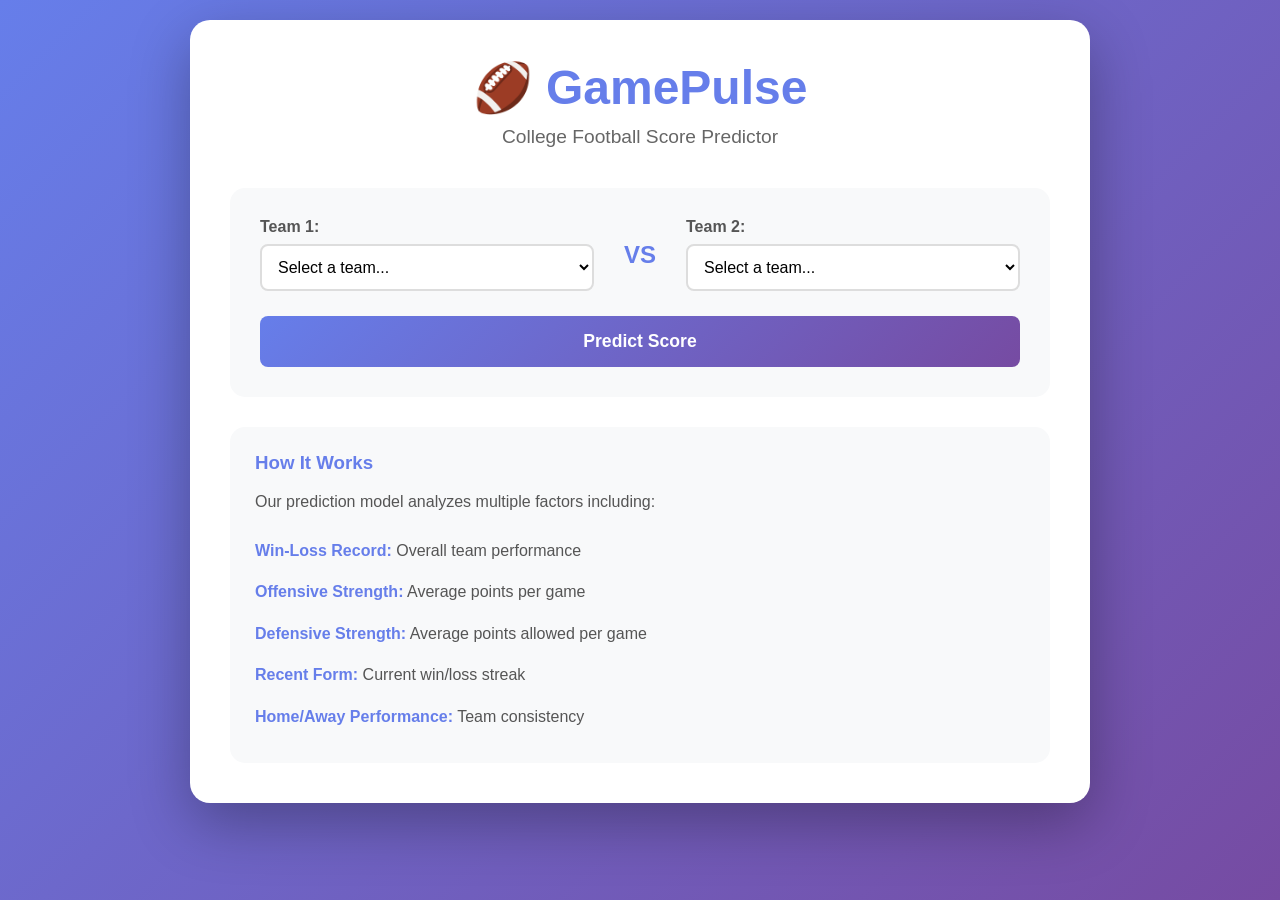
==== index.html @ 134eb519 "Implement college football score prediction web application Co-authored-by: paytonbaldridge777 <2336" ====
<!DOCTYPE html>
<html lang="en">
<head>
    <meta charset="UTF-8">
    <meta name="viewport" content="width=device-width, initial-scale=1.0">
    <title>GamePulse - College Football Score Predictor</title>
    <link rel="stylesheet" href="styles.css">
</head>
<body>
    <div class="container">
        <header>
            <h1>🏈 GamePulse</h1>
            <p class="subtitle">College Football Score Predictor</p>
        </header>

        <div class="prediction-form">
            <div class="team-selector">
                <div class="team-input">
                    <label for="team1">Team 1:</label>
                    <select id="team1" required>
                        <option value="">Select a team...</option>
                    </select>
                </div>
                <div class="vs-divider">VS</div>
                <div class="team-input">
                    <label for="team2">Team 2:</label>
                    <select id="team2" required>
                        <option value="">Select a team...</option>
                    </select>
                </div>
            </div>

            <button id="predictBtn" class="predict-btn">Predict Score</button>
        </div>

        <div id="results" class="results hidden">
            <h2>Prediction Results</h2>
            <div class="score-display">
                <div class="team-score">
                    <h3 id="team1Name">Team 1</h3>
                    <div class="score" id="team1Score">0</div>
                </div>
                <div class="score-separator">-</div>
                <div class="team-score">
                    <h3 id="team2Name">Team 2</h3>
                    <div class="score" id="team2Score">0</div>
                </div>
            </div>
            <div class="prediction-details">
                <h3>Prediction Analysis</h3>
                <div id="analysisContent"></div>
            </div>
        </div>

        <div class="info-section">
            <h3>How It Works</h3>
            <p>Our prediction model analyzes multiple factors including:</p>
            <ul>
                <li><strong>Win-Loss Record:</strong> Overall team performance</li>
                <li><strong>Offensive Strength:</strong> Average points per game</li>
                <li><strong>Defensive Strength:</strong> Average points allowed per game</li>
                <li><strong>Recent Form:</strong> Current win/loss streak</li>
                <li><strong>Home/Away Performance:</strong> Team consistency</li>
            </ul>
        </div>
    </div>

    <script src="teams-data.js"></script>
    <script src="predictor.js"></script>
</body>
</html>
---- styles.css ----
* {
    margin: 0;
    padding: 0;
    box-sizing: border-box;
}

body {
    font-family: 'Segoe UI', Tahoma, Geneva, Verdana, sans-serif;
    background: linear-gradient(135deg, #667eea 0%, #764ba2 100%);
    min-height: 100vh;
    padding: 20px;
    color: #333;
}

.container {
    max-width: 900px;
    margin: 0 auto;
    background: white;
    border-radius: 20px;
    padding: 40px;
    box-shadow: 0 20px 60px rgba(0, 0, 0, 0.3);
}

header {
    text-align: center;
    margin-bottom: 40px;
}

header h1 {
    font-size: 3em;
    color: #667eea;
    margin-bottom: 10px;
}

.subtitle {
    font-size: 1.2em;
    color: #666;
}

.prediction-form {
    background: #f8f9fa;
    padding: 30px;
    border-radius: 15px;
    margin-bottom: 30px;
}

.team-selector {
    display: flex;
    align-items: center;
    justify-content: space-between;
    gap: 20px;
    margin-bottom: 25px;
}

.team-input {
    flex: 1;
}

.team-input label {
    display: block;
    margin-bottom: 8px;
    font-weight: 600;
    color: #555;
}

.team-input select {
    width: 100%;
    padding: 12px;
    border: 2px solid #ddd;
    border-radius: 8px;
    font-size: 1em;
    background: white;
    cursor: pointer;
    transition: border-color 0.3s;
}

.team-input select:hover,
.team-input select:focus {
    border-color: #667eea;
    outline: none;
}

.vs-divider {
    font-size: 1.5em;
    font-weight: bold;
    color: #667eea;
    padding: 0 10px;
}

.predict-btn {
    width: 100%;
    padding: 15px;
    background: linear-gradient(135deg, #667eea 0%, #764ba2 100%);
    color: white;
    border: none;
    border-radius: 8px;
    font-size: 1.1em;
    font-weight: 600;
    cursor: pointer;
    transition: transform 0.2s, box-shadow 0.2s;
}

.predict-btn:hover {
    transform: translateY(-2px);
    box-shadow: 0 5px 15px rgba(102, 126, 234, 0.4);
}

.predict-btn:active {
    transform: translateY(0);
}

.results {
    background: #f8f9fa;
    padding: 30px;
    border-radius: 15px;
    margin-bottom: 30px;
    animation: slideIn 0.5s ease-out;
}

.results h2 {
    text-align: center;
    color: #667eea;
    margin-bottom: 25px;
}

.score-display {
    display: flex;
    justify-content: space-around;
    align-items: center;
    margin-bottom: 30px;
    padding: 20px;
    background: white;
    border-radius: 10px;
}

.team-score {
    text-align: center;
}

.team-score h3 {
    color: #555;
    margin-bottom: 15px;
    font-size: 1.3em;
}

.score {
    font-size: 3em;
    font-weight: bold;
    color: #667eea;
}

.score-separator {
    font-size: 2em;
    color: #999;
    font-weight: bold;
}

.prediction-details {
    background: white;
    padding: 20px;
    border-radius: 10px;
}

.prediction-details h3 {
    color: #667eea;
    margin-bottom: 15px;
}

#analysisContent {
    color: #555;
    line-height: 1.8;
}

.stat-row {
    display: flex;
    justify-content: space-between;
    padding: 10px 0;
    border-bottom: 1px solid #eee;
}

.stat-row:last-child {
    border-bottom: none;
}

.stat-label {
    font-weight: 600;
}

.info-section {
    background: #f8f9fa;
    padding: 25px;
    border-radius: 15px;
}

.info-section h3 {
    color: #667eea;
    margin-bottom: 15px;
}

.info-section p {
    margin-bottom: 15px;
    color: #555;
    line-height: 1.6;
}

.info-section ul {
    list-style: none;
    padding-left: 0;
}

.info-section li {
    padding: 8px 0;
    color: #555;
    line-height: 1.6;
}

.info-section li strong {
    color: #667eea;
}

.hidden {
    display: none;
}

@keyframes slideIn {
    from {
        opacity: 0;
        transform: translateY(-20px);
    }
    to {
        opacity: 1;
        transform: translateY(0);
    }
}

@media (max-width: 768px) {
    .container {
        padding: 20px;
    }

    header h1 {
        font-size: 2em;
    }

    .team-selector {
        flex-direction: column;
    }

    .vs-divider {
        padding: 10px 0;
    }

    .score-display {
        flex-direction: column;
        gap: 20px;
    }

    .score-separator {
        transform: rotate(90deg);
    }
}
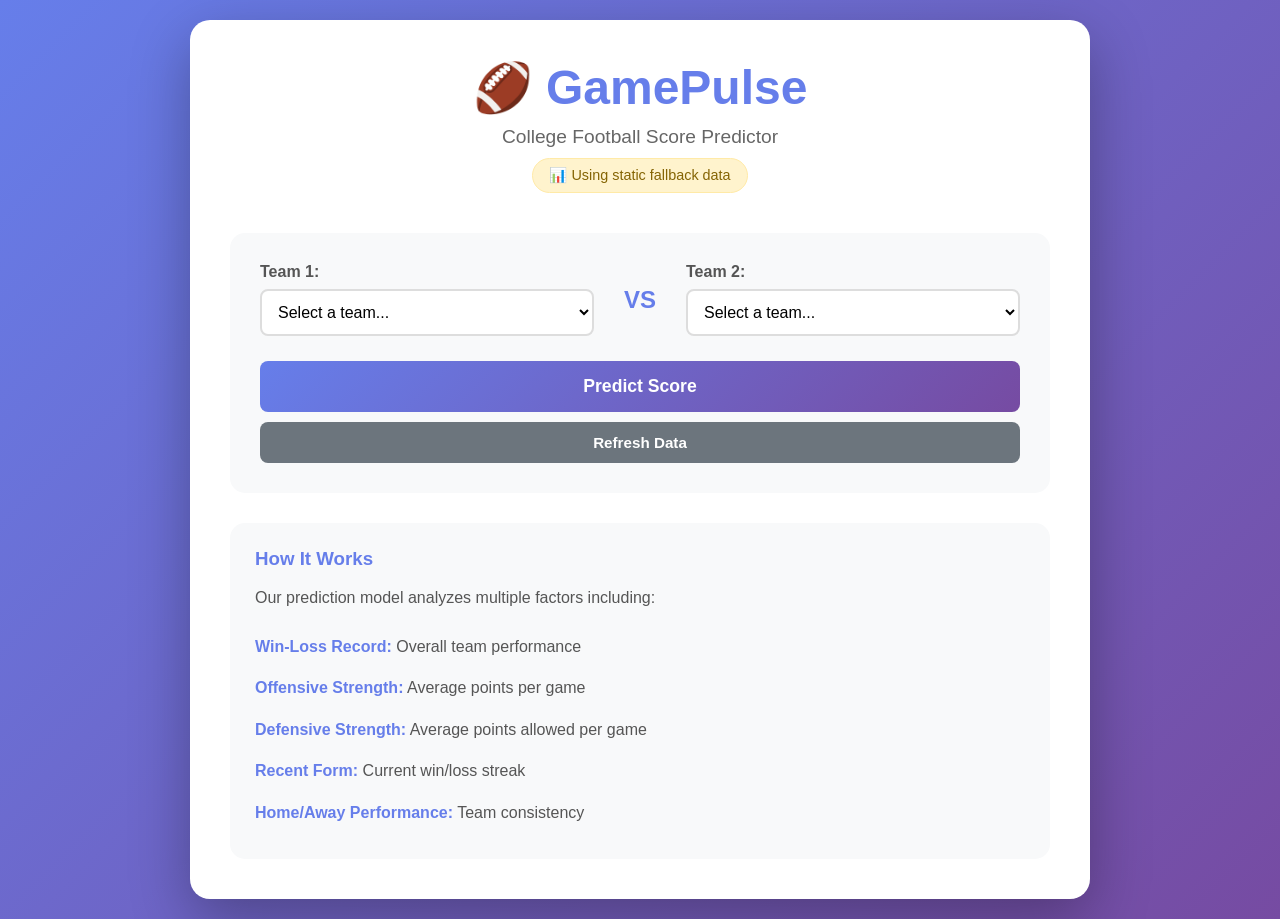
==== commit 20792f60: "Integrate multiple sports APIs for real-time data Co-authored-by: paytonbaldridge777 <233650006+payt" ====
--- a/index.html
+++ b/index.html
@@ -11,6 +11,7 @@
         <header>
             <h1>🏈 GamePulse</h1>
             <p class="subtitle">College Football Score Predictor</p>
+            <div id="dataSourceIndicator" class="data-source">Loading...</div>
         </header>
 
         <div class="prediction-form">
@@ -31,6 +32,7 @@
             </div>
 
             <button id="predictBtn" class="predict-btn">Predict Score</button>
+            <button id="refreshDataBtn" class="refresh-btn">Refresh Data</button>
         </div>
 
         <div id="results" class="results hidden">
@@ -65,6 +67,7 @@
         </div>
     </div>
 
+    <script src="api-client.js"></script>
     <script src="teams-data.js"></script>
     <script src="predictor.js"></script>
 </body>
--- a/styles.css
+++ b/styles.css
@@ -35,6 +35,55 @@
 .subtitle {
     font-size: 1.2em;
     color: #666;
+}
+
+.data-source {
+    margin-top: 10px;
+    padding: 8px 16px;
+    border-radius: 20px;
+    font-size: 0.9em;
+    display: inline-block;
+    font-weight: 500;
+}
+
+.data-source.api-data {
+    background-color: #d4edda;
+    color: #155724;
+    border: 1px solid #c3e6cb;
+}
+
+.data-source.static-data {
+    background-color: #fff3cd;
+    color: #856404;
+    border: 1px solid #ffeaa7;
+}
+
+.loading-state {
+    text-align: center;
+    padding: 30px;
+    background: #f8f9fa;
+    border-radius: 15px;
+    margin-bottom: 20px;
+}
+
+.loading-spinner {
+    width: 40px;
+    height: 40px;
+    margin: 0 auto 15px;
+    border: 4px solid #f3f3f3;
+    border-top: 4px solid #667eea;
+    border-radius: 50%;
+    animation: spin 1s linear infinite;
+}
+
+@keyframes spin {
+    0% { transform: rotate(0deg); }
+    100% { transform: rotate(360deg); }
+}
+
+.loading-state p {
+    color: #666;
+    font-size: 1em;
 }
 
 .prediction-form {
@@ -109,6 +158,31 @@
     transform: translateY(0);
 }
 
+.refresh-btn {
+    width: 100%;
+    padding: 12px;
+    margin-top: 10px;
+    background: #6c757d;
+    color: white;
+    border: none;
+    border-radius: 8px;
+    font-size: 0.95em;
+    font-weight: 600;
+    cursor: pointer;
+    transition: background 0.3s, transform 0.2s;
+}
+
+.refresh-btn:hover {
+    background: #5a6268;
+    transform: translateY(-2px);
+}
+
+.refresh-btn:disabled {
+    background: #adb5bd;
+    cursor: not-allowed;
+    transform: none;
+}
+
 .results {
     background: #f8f9fa;
     padding: 30px;
